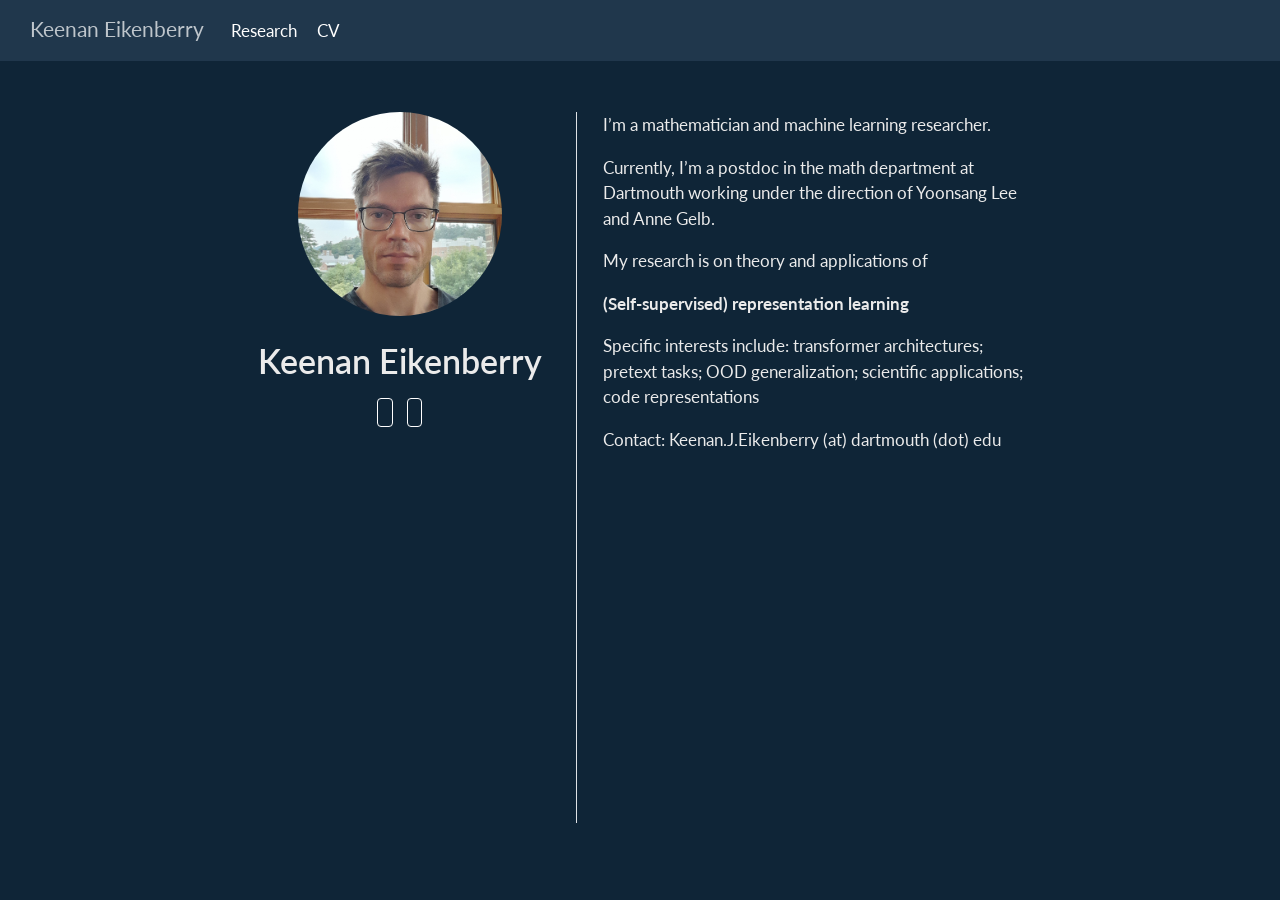
==== index.html @ b6f9c667 "Built site for gh-pages" ====
<!DOCTYPE html>
<html xmlns="http://www.w3.org/1999/xhtml" lang="en" xml:lang="en"><head>

<meta charset="utf-8">
<meta name="generator" content="quarto-1.8.27">

<meta name="viewport" content="width=device-width, initial-scale=1.0, user-scalable=yes">


<title>Keenan Eikenberry</title>
<style>
code{white-space: pre-wrap;}
span.smallcaps{font-variant: small-caps;}
div.columns{display: flex; gap: min(4vw, 1.5em);}
div.column{flex: auto; overflow-x: auto;}
div.hanging-indent{margin-left: 1.5em; text-indent: -1.5em;}
ul.task-list{list-style: none;}
ul.task-list li input[type="checkbox"] {
  width: 0.8em;
  margin: 0 0.8em 0.2em -1em; /* quarto-specific, see https://github.com/quarto-dev/quarto-cli/issues/4556 */ 
  vertical-align: middle;
}
</style>


<script src="site_libs/quarto-nav/quarto-nav.js"></script>
<script src="site_libs/quarto-nav/headroom.min.js"></script>
<script src="site_libs/clipboard/clipboard.min.js"></script>
<script src="site_libs/quarto-search/autocomplete.umd.js"></script>
<script src="site_libs/quarto-search/fuse.min.js"></script>
<script src="site_libs/quarto-search/quarto-search.js"></script>
<meta name="quarto:offset" content="./">
<script src="site_libs/quarto-html/quarto.js" type="module"></script>
<script src="site_libs/quarto-html/tabsets/tabsets.js" type="module"></script>
<script src="site_libs/quarto-html/axe/axe-check.js" type="module"></script>
<script src="site_libs/quarto-html/popper.min.js"></script>
<script src="site_libs/quarto-html/tippy.umd.min.js"></script>
<link href="site_libs/quarto-html/tippy.css" rel="stylesheet">
<link href="site_libs/quarto-html/quarto-syntax-highlighting-dark-4d9afe2b8d18ee9fa5d0d57b5ed4214d.css" rel="stylesheet" id="quarto-text-highlighting-styles">
<script src="site_libs/bootstrap/bootstrap.min.js"></script>
<link href="site_libs/bootstrap/bootstrap-icons.css" rel="stylesheet">
<link href="site_libs/bootstrap/bootstrap-5bb7895dd30ddd2b2a85b0b9d2110c2d.min.css" rel="stylesheet" append-hash="true" id="quarto-bootstrap" data-mode="dark">
<script src="site_libs/quarto-contrib/iconify-2.0.0/iconify-icon.min.js"></script>
<script id="quarto-search-options" type="application/json">{
  "location": "navbar",
  "copy-button": false,
  "collapse-after": 3,
  "panel-placement": "end",
  "type": "overlay",
  "limit": 50,
  "keyboard-shortcut": [
    "f",
    "/",
    "s"
  ],
  "show-item-context": false,
  "language": {
    "search-no-results-text": "No results",
    "search-matching-documents-text": "matching documents",
    "search-copy-link-title": "Copy link to search",
    "search-hide-matches-text": "Hide additional matches",
    "search-more-match-text": "more match in this document",
    "search-more-matches-text": "more matches in this document",
    "search-clear-button-title": "Clear",
    "search-text-placeholder": "",
    "search-detached-cancel-button-title": "Cancel",
    "search-submit-button-title": "Submit",
    "search-label": "Search"
  }
}</script>


<link rel="stylesheet" href="styles.css">
</head>

<body class="nav-fixed fullcontent quarto-light">

<div id="quarto-search-results"></div>
  <header id="quarto-header" class="headroom fixed-top">
    <nav class="navbar navbar-expand-lg " data-bs-theme="dark">
      <div class="navbar-container container-fluid">
      <div class="navbar-brand-container mx-auto">
    <a class="navbar-brand" href="./index.html">
    <span class="navbar-title">Keenan Eikenberry</span>
    </a>
  </div>
          <button class="navbar-toggler" type="button" data-bs-toggle="collapse" data-bs-target="#navbarCollapse" aria-controls="navbarCollapse" role="menu" aria-expanded="false" aria-label="Toggle navigation" onclick="if (window.quartoToggleHeadroom) { window.quartoToggleHeadroom(); }">
  <span class="navbar-toggler-icon"></span>
</button>
          <div class="collapse navbar-collapse" id="navbarCollapse">
            <ul class="navbar-nav navbar-nav-scroll me-auto">
  <li class="nav-item">
    <a class="nav-link" href="./research.html"> 
<span class="menu-text">Research</span></a>
  </li>  
  <li class="nav-item">
    <a class="nav-link" href="./cv.html"> 
<span class="menu-text">CV</span></a>
  </li>  
</ul>
          </div> <!-- /navcollapse -->
            <div class="quarto-navbar-tools">
</div>
      </div> <!-- /container-fluid -->
    </nav>
</header>
<!-- content -->
<div id="quarto-content" class="quarto-container page-columns page-rows-contents page-layout-article page-navbar">
<!-- sidebar -->
<!-- margin-sidebar -->
    
<!-- main -->
<div class="quarto-about-trestles">
  <div class="about-entity">
    <img src="profile.jpg" class="about-image
  round " style="height: 12em; width: 12em;">
<header id="title-block-header" class="quarto-title-block default">
<div class="quarto-title">
<h1 class="title">Keenan Eikenberry</h1>
</div>
<div class="quarto-title-meta">
  </div>
</header>
    <div class="about-links">
  <a href="mailto:Keenan.J.Eikenberry@dartmouth.edu" class="about-link" rel="" target="">
     <span class="about-link-text"><iconify-icon inline="" icon="clarity:email-line" style="font-size: 1.2em;" aria-label="Icon email-line from clarity Iconify.design set." title="Icon email-line from clarity Iconify.design set."></iconify-icon></span>
  </a>
  <a href="https://github.com/keenan-eikenberry" class="about-link" rel="" target="_blank">
     <span class="about-link-text"><iconify-icon inline="" icon="codicon:github" style="font-size: 1.2em;" aria-label="Icon github from codicon Iconify.design set." title="Icon github from codicon Iconify.design set."></iconify-icon></span>
  </a>
</div>
  </div>
  <div class="about-contents"><main class="content" id="quarto-document-content">
<p>I’m a mathematician and machine learning researcher.</p>
<p>Currently, I’m a postdoc in the math department at Dartmouth working under the direction of Yoonsang Lee and Anne Gelb.</p>
<p>My research is on theory and applications of</p>
<p><strong>(Self-supervised) representation learning</strong></p>
<p>Specific interests include: transformer architectures; pretext tasks; OOD generalization; scientific applications; code representations</p>
<p>Contact: Keenan.J.Eikenberry (at) dartmouth (dot) edu</p>


</main></div>
</div>
 <!-- /main -->
<script id="quarto-html-after-body" type="application/javascript">
  window.document.addEventListener("DOMContentLoaded", function (event) {
    const isCodeAnnotation = (el) => {
      for (const clz of el.classList) {
        if (clz.startsWith('code-annotation-')) {                     
          return true;
        }
      }
      return false;
    }
    const onCopySuccess = function(e) {
      // button target
      const button = e.trigger;
      // don't keep focus
      button.blur();
      // flash "checked"
      button.classList.add('code-copy-button-checked');
      var currentTitle = button.getAttribute("title");
      button.setAttribute("title", "Copied!");
      let tooltip;
      if (window.bootstrap) {
        button.setAttribute("data-bs-toggle", "tooltip");
        button.setAttribute("data-bs-placement", "left");
        button.setAttribute("data-bs-title", "Copied!");
        tooltip = new bootstrap.Tooltip(button, 
          { trigger: "manual", 
            customClass: "code-copy-button-tooltip",
            offset: [0, -8]});
        tooltip.show();    
      }
      setTimeout(function() {
        if (tooltip) {
          tooltip.hide();
          button.removeAttribute("data-bs-title");
          button.removeAttribute("data-bs-toggle");
          button.removeAttribute("data-bs-placement");
        }
        button.setAttribute("title", currentTitle);
        button.classList.remove('code-copy-button-checked');
      }, 1000);
      // clear code selection
      e.clearSelection();
    }
    const getTextToCopy = function(trigger) {
      const outerScaffold = trigger.parentElement.cloneNode(true);
      const codeEl = outerScaffold.querySelector('code');
      for (const childEl of codeEl.children) {
        if (isCodeAnnotation(childEl)) {
          childEl.remove();
        }
      }
      return codeEl.innerText;
    }
    const clipboard = new window.ClipboardJS('.code-copy-button:not([data-in-quarto-modal])', {
      text: getTextToCopy
    });
    clipboard.on('success', onCopySuccess);
    if (window.document.getElementById('quarto-embedded-source-code-modal')) {
      const clipboardModal = new window.ClipboardJS('.code-copy-button[data-in-quarto-modal]', {
        text: getTextToCopy,
        container: window.document.getElementById('quarto-embedded-source-code-modal')
      });
      clipboardModal.on('success', onCopySuccess);
    }
      var localhostRegex = new RegExp(/^(?:http|https):\/\/localhost\:?[0-9]*\//);
      var mailtoRegex = new RegExp(/^mailto:/);
        var filterRegex = new RegExp("https:\/\/keenan-eikenberry\.github\.io\/");
      var isInternal = (href) => {
          return filterRegex.test(href) || localhostRegex.test(href) || mailtoRegex.test(href);
      }
      // Inspect non-navigation links and adorn them if external
     var links = window.document.querySelectorAll('a[href]:not(.nav-link):not(.navbar-brand):not(.toc-action):not(.sidebar-link):not(.sidebar-item-toggle):not(.pagination-link):not(.no-external):not([aria-hidden]):not(.dropdown-item):not(.quarto-navigation-tool):not(.about-link)');
      for (var i=0; i<links.length; i++) {
        const link = links[i];
        if (!isInternal(link.href)) {
          // undo the damage that might have been done by quarto-nav.js in the case of
          // links that we want to consider external
          if (link.dataset.originalHref !== undefined) {
            link.href = link.dataset.originalHref;
          }
        }
      }
    function tippyHover(el, contentFn, onTriggerFn, onUntriggerFn) {
      const config = {
        allowHTML: true,
        maxWidth: 500,
        delay: 100,
        arrow: false,
        appendTo: function(el) {
            return el.parentElement;
        },
        interactive: true,
        interactiveBorder: 10,
        theme: 'quarto',
        placement: 'bottom-start',
      };
      if (contentFn) {
        config.content = contentFn;
      }
      if (onTriggerFn) {
        config.onTrigger = onTriggerFn;
      }
      if (onUntriggerFn) {
        config.onUntrigger = onUntriggerFn;
      }
      window.tippy(el, config); 
    }
    const noterefs = window.document.querySelectorAll('a[role="doc-noteref"]');
    for (var i=0; i<noterefs.length; i++) {
      const ref = noterefs[i];
      tippyHover(ref, function() {
        // use id or data attribute instead here
        let href = ref.getAttribute('data-footnote-href') || ref.getAttribute('href');
        try { href = new URL(href).hash; } catch {}
        const id = href.replace(/^#\/?/, "");
        const note = window.document.getElementById(id);
        if (note) {
          return note.innerHTML;
        } else {
          return "";
        }
      });
    }
    const xrefs = window.document.querySelectorAll('a.quarto-xref');
    const processXRef = (id, note) => {
      // Strip column container classes
      const stripColumnClz = (el) => {
        el.classList.remove("page-full", "page-columns");
        if (el.children) {
          for (const child of el.children) {
            stripColumnClz(child);
          }
        }
      }
      stripColumnClz(note)
      if (id === null || id.startsWith('sec-')) {
        // Special case sections, only their first couple elements
        const container = document.createElement("div");
        if (note.children && note.children.length > 2) {
          container.appendChild(note.children[0].cloneNode(true));
          for (let i = 1; i < note.children.length; i++) {
            const child = note.children[i];
            if (child.tagName === "P" && child.innerText === "") {
              continue;
            } else {
              container.appendChild(child.cloneNode(true));
              break;
            }
          }
          if (window.Quarto?.typesetMath) {
            window.Quarto.typesetMath(container);
          }
          return container.innerHTML
        } else {
          if (window.Quarto?.typesetMath) {
            window.Quarto.typesetMath(note);
          }
          return note.innerHTML;
        }
      } else {
        // Remove any anchor links if they are present
        const anchorLink = note.querySelector('a.anchorjs-link');
        if (anchorLink) {
          anchorLink.remove();
        }
        if (window.Quarto?.typesetMath) {
          window.Quarto.typesetMath(note);
        }
        if (note.classList.contains("callout")) {
          return note.outerHTML;
        } else {
          return note.innerHTML;
        }
      }
    }
    for (var i=0; i<xrefs.length; i++) {
      const xref = xrefs[i];
      tippyHover(xref, undefined, function(instance) {
        instance.disable();
        let url = xref.getAttribute('href');
        let hash = undefined; 
        if (url.startsWith('#')) {
          hash = url;
        } else {
          try { hash = new URL(url).hash; } catch {}
        }
        if (hash) {
          const id = hash.replace(/^#\/?/, "");
          const note = window.document.getElementById(id);
          if (note !== null) {
            try {
              const html = processXRef(id, note.cloneNode(true));
              instance.setContent(html);
            } finally {
              instance.enable();
              instance.show();
            }
          } else {
            // See if we can fetch this
            fetch(url.split('#')[0])
            .then(res => res.text())
            .then(html => {
              const parser = new DOMParser();
              const htmlDoc = parser.parseFromString(html, "text/html");
              const note = htmlDoc.getElementById(id);
              if (note !== null) {
                const html = processXRef(id, note);
                instance.setContent(html);
              } 
            }).finally(() => {
              instance.enable();
              instance.show();
            });
          }
        } else {
          // See if we can fetch a full url (with no hash to target)
          // This is a special case and we should probably do some content thinning / targeting
          fetch(url)
          .then(res => res.text())
          .then(html => {
            const parser = new DOMParser();
            const htmlDoc = parser.parseFromString(html, "text/html");
            const note = htmlDoc.querySelector('main.content');
            if (note !== null) {
              // This should only happen for chapter cross references
              // (since there is no id in the URL)
              // remove the first header
              if (note.children.length > 0 && note.children[0].tagName === "HEADER") {
                note.children[0].remove();
              }
              const html = processXRef(null, note);
              instance.setContent(html);
            } 
          }).finally(() => {
            instance.enable();
            instance.show();
          });
        }
      }, function(instance) {
      });
    }
        let selectedAnnoteEl;
        const selectorForAnnotation = ( cell, annotation) => {
          let cellAttr = 'data-code-cell="' + cell + '"';
          let lineAttr = 'data-code-annotation="' +  annotation + '"';
          const selector = 'span[' + cellAttr + '][' + lineAttr + ']';
          return selector;
        }
        const selectCodeLines = (annoteEl) => {
          const doc = window.document;
          const targetCell = annoteEl.getAttribute("data-target-cell");
          const targetAnnotation = annoteEl.getAttribute("data-target-annotation");
          const annoteSpan = window.document.querySelector(selectorForAnnotation(targetCell, targetAnnotation));
          const lines = annoteSpan.getAttribute("data-code-lines").split(",");
          const lineIds = lines.map((line) => {
            return targetCell + "-" + line;
          })
          let top = null;
          let height = null;
          let parent = null;
          if (lineIds.length > 0) {
              //compute the position of the single el (top and bottom and make a div)
              const el = window.document.getElementById(lineIds[0]);
              top = el.offsetTop;
              height = el.offsetHeight;
              parent = el.parentElement.parentElement;
            if (lineIds.length > 1) {
              const lastEl = window.document.getElementById(lineIds[lineIds.length - 1]);
              const bottom = lastEl.offsetTop + lastEl.offsetHeight;
              height = bottom - top;
            }
            if (top !== null && height !== null && parent !== null) {
              // cook up a div (if necessary) and position it 
              let div = window.document.getElementById("code-annotation-line-highlight");
              if (div === null) {
                div = window.document.createElement("div");
                div.setAttribute("id", "code-annotation-line-highlight");
                div.style.position = 'absolute';
                parent.appendChild(div);
              }
              div.style.top = top - 2 + "px";
              div.style.height = height + 4 + "px";
              div.style.left = 0;
              let gutterDiv = window.document.getElementById("code-annotation-line-highlight-gutter");
              if (gutterDiv === null) {
                gutterDiv = window.document.createElement("div");
                gutterDiv.setAttribute("id", "code-annotation-line-highlight-gutter");
                gutterDiv.style.position = 'absolute';
                const codeCell = window.document.getElementById(targetCell);
                const gutter = codeCell.querySelector('.code-annotation-gutter');
                gutter.appendChild(gutterDiv);
              }
              gutterDiv.style.top = top - 2 + "px";
              gutterDiv.style.height = height + 4 + "px";
            }
            selectedAnnoteEl = annoteEl;
          }
        };
        const unselectCodeLines = () => {
          const elementsIds = ["code-annotation-line-highlight", "code-annotation-line-highlight-gutter"];
          elementsIds.forEach((elId) => {
            const div = window.document.getElementById(elId);
            if (div) {
              div.remove();
            }
          });
          selectedAnnoteEl = undefined;
        };
          // Handle positioning of the toggle
      window.addEventListener(
        "resize",
        throttle(() => {
          elRect = undefined;
          if (selectedAnnoteEl) {
            selectCodeLines(selectedAnnoteEl);
          }
        }, 10)
      );
      function throttle(fn, ms) {
      let throttle = false;
      let timer;
        return (...args) => {
          if(!throttle) { // first call gets through
              fn.apply(this, args);
              throttle = true;
          } else { // all the others get throttled
              if(timer) clearTimeout(timer); // cancel #2
              timer = setTimeout(() => {
                fn.apply(this, args);
                timer = throttle = false;
              }, ms);
          }
        };
      }
        // Attach click handler to the DT
        const annoteDls = window.document.querySelectorAll('dt[data-target-cell]');
        for (const annoteDlNode of annoteDls) {
          annoteDlNode.addEventListener('click', (event) => {
            const clickedEl = event.target;
            if (clickedEl !== selectedAnnoteEl) {
              unselectCodeLines();
              const activeEl = window.document.querySelector('dt[data-target-cell].code-annotation-active');
              if (activeEl) {
                activeEl.classList.remove('code-annotation-active');
              }
              selectCodeLines(clickedEl);
              clickedEl.classList.add('code-annotation-active');
            } else {
              // Unselect the line
              unselectCodeLines();
              clickedEl.classList.remove('code-annotation-active');
            }
          });
        }
    const findCites = (el) => {
      const parentEl = el.parentElement;
      if (parentEl) {
        const cites = parentEl.dataset.cites;
        if (cites) {
          return {
            el,
            cites: cites.split(' ')
          };
        } else {
          return findCites(el.parentElement)
        }
      } else {
        return undefined;
      }
    };
    var bibliorefs = window.document.querySelectorAll('a[role="doc-biblioref"]');
    for (var i=0; i<bibliorefs.length; i++) {
      const ref = bibliorefs[i];
      const citeInfo = findCites(ref);
      if (citeInfo) {
        tippyHover(citeInfo.el, function() {
          var popup = window.document.createElement('div');
          citeInfo.cites.forEach(function(cite) {
            var citeDiv = window.document.createElement('div');
            citeDiv.classList.add('hanging-indent');
            citeDiv.classList.add('csl-entry');
            var biblioDiv = window.document.getElementById('ref-' + cite);
            if (biblioDiv) {
              citeDiv.innerHTML = biblioDiv.innerHTML;
            }
            popup.appendChild(citeDiv);
          });
          return popup.innerHTML;
        });
      }
    }
  });
  </script>
</div> <!-- /content -->




</body></html>
---- site_libs/quarto-html/tippy.css ----
.tippy-box[data-animation=fade][data-state=hidden]{opacity:0}[data-tippy-root]{max-width:calc(100vw - 10px)}.tippy-box{position:relative;background-color:#333;color:#fff;border-radius:4px;font-size:14px;line-height:1.4;white-space:normal;outline:0;transition-property:transform,visibility,opacity}.tippy-box[data-placement^=top]>.tippy-arrow{bottom:0}.tippy-box[data-placement^=top]>.tippy-arrow:before{bottom:-7px;left:0;border-width:8px 8px 0;border-top-color:initial;transform-origin:center top}.tippy-box[data-placement^=bottom]>.tippy-arrow{top:0}.tippy-box[data-placement^=bottom]>.tippy-arrow:before{top:-7px;left:0;border-width:0 8px 8px;border-bottom-color:initial;transform-origin:center bottom}.tippy-box[data-placement^=left]>.tippy-arrow{right:0}.tippy-box[data-placement^=left]>.tippy-arrow:before{border-width:8px 0 8px 8px;border-left-color:initial;right:-7px;transform-origin:center left}.tippy-box[data-placement^=right]>.tippy-arrow{left:0}.tippy-box[data-placement^=right]>.tippy-arrow:before{left:-7px;border-width:8px 8px 8px 0;border-right-color:initial;transform-origin:center right}.tippy-box[data-inertia][data-state=visible]{transition-timing-function:cubic-bezier(.54,1.5,.38,1.11)}.tippy-arrow{width:16px;height:16px;color:#333}.tippy-arrow:before{content:"";position:absolute;border-color:transparent;border-style:solid}.tippy-content{position:relative;padding:5px 9px;z-index:1}
---- site_libs/quarto-html/quarto-syntax-highlighting-dark-4d9afe2b8d18ee9fa5d0d57b5ed4214d.css ----
/* quarto syntax highlight colors */
:root {
  --quarto-hl-al-color: #f07178;
  --quarto-hl-an-color: #d4d0ab;
  --quarto-hl-at-color: #00e0e0;
  --quarto-hl-bn-color: #d4d0ab;
  --quarto-hl-bu-color: #abe338;
  --quarto-hl-ch-color: #abe338;
  --quarto-hl-co-color: #f8f8f2;
  --quarto-hl-cv-color: #ffd700;
  --quarto-hl-cn-color: #ffd700;
  --quarto-hl-cf-color: #ffa07a;
  --quarto-hl-dt-color: #ffa07a;
  --quarto-hl-dv-color: #d4d0ab;
  --quarto-hl-do-color: #f8f8f2;
  --quarto-hl-er-color: #f07178;
  --quarto-hl-ex-color: #00e0e0;
  --quarto-hl-fl-color: #d4d0ab;
  --quarto-hl-fu-color: #ffa07a;
  --quarto-hl-im-color: #abe338;
  --quarto-hl-in-color: #d4d0ab;
  --quarto-hl-kw-color: #ffa07a;
  --quarto-hl-op-color: #ffa07a;
  --quarto-hl-ot-color: #00e0e0;
  --quarto-hl-pp-color: #dcc6e0;
  --quarto-hl-re-color: #00e0e0;
  --quarto-hl-sc-color: #abe338;
  --quarto-hl-ss-color: #abe338;
  --quarto-hl-st-color: #abe338;
  --quarto-hl-va-color: #00e0e0;
  --quarto-hl-vs-color: #abe338;
  --quarto-hl-wa-color: #dcc6e0;
}

/* other quarto variables */
:root {
  --quarto-font-monospace: SFMono-Regular, Menlo, Monaco, Consolas, "Liberation Mono", "Courier New", monospace;
}

/* syntax highlight based on Pandoc's rules */
pre > code.sourceCode > span {
  color: #f8f8f2;
}

code.sourceCode > span {
  color: #f8f8f2;
}

div.sourceCode,
div.sourceCode pre.sourceCode {
  color: #f8f8f2;
}

/* Normal */
code span {
  color: #f8f8f2;
}

/* Alert */
code span.al {
  color: #f07178;
}

/* Annotation */
code span.an {
  color: #d4d0ab;
}

/* Attribute */
code span.at {
  color: #00e0e0;
}

/* BaseN */
code span.bn {
  color: #d4d0ab;
}

/* BuiltIn */
code span.bu {
  color: #abe338;
}

/* ControlFlow */
code span.cf {
  font-weight: bold;
  color: #ffa07a;
}

/* Char */
code span.ch {
  color: #abe338;
}

/* Constant */
code span.cn {
  color: #ffd700;
}

/* Comment */
code span.co {
  font-style: italic;
  color: #f8f8f2;
}

/* CommentVar */
code span.cv {
  color: #ffd700;
}

/* Documentation */
code span.do {
  color: #f8f8f2;
}

/* DataType */
code span.dt {
  color: #ffa07a;
}

/* DecVal */
code span.dv {
  color: #d4d0ab;
}

/* Error */
code span.er {
  color: #f07178;
  text-decoration: underline;
}

/* Extension */
code span.ex {
  font-weight: bold;
  color: #00e0e0;
}

/* Float */
code span.fl {
  color: #d4d0ab;
}

/* Function */
code span.fu {
  color: #ffa07a;
}

/* Import */
code span.im {
  color: #abe338;
}

/* Information */
code span.in {
  color: #d4d0ab;
}

/* Keyword */
code span.kw {
  font-weight: bold;
  color: #ffa07a;
}

/* Operator */
code span.op {
  color: #ffa07a;
}

/* Other */
code span.ot {
  color: #00e0e0;
}

/* Preprocessor */
code span.pp {
  color: #dcc6e0;
}

/* RegionMarker */
code span.re {
  background-color: #f8f8f2;
  color: #00e0e0;
}

/* SpecialChar */
code span.sc {
  color: #abe338;
}

/* SpecialString */
code span.ss {
  color: #abe338;
}

/* String */
code span.st {
  color: #abe338;
}

/* Variable */
code span.va {
  color: #00e0e0;
}

/* VerbatimString */
code span.vs {
  color: #abe338;
}

/* Warning */
code span.wa {
  color: #dcc6e0;
}

.prevent-inlining {
  content: "</";
}

/*# sourceMappingURL=86edf53ecdff796acf02dbceed379426.css.map */
---- styles.css ----
/* css styles */
a {
    text-decoration: none;

}

.nav-link  {
    color: white; /* Change 'blue' to your desired navbar text color */
}

.active {
    color: white; /* Change 'blue' to your desired navbar text color */
}

.nav-link.active {
    color: white; /* Change 'blue' to your desired navbar text color */
}
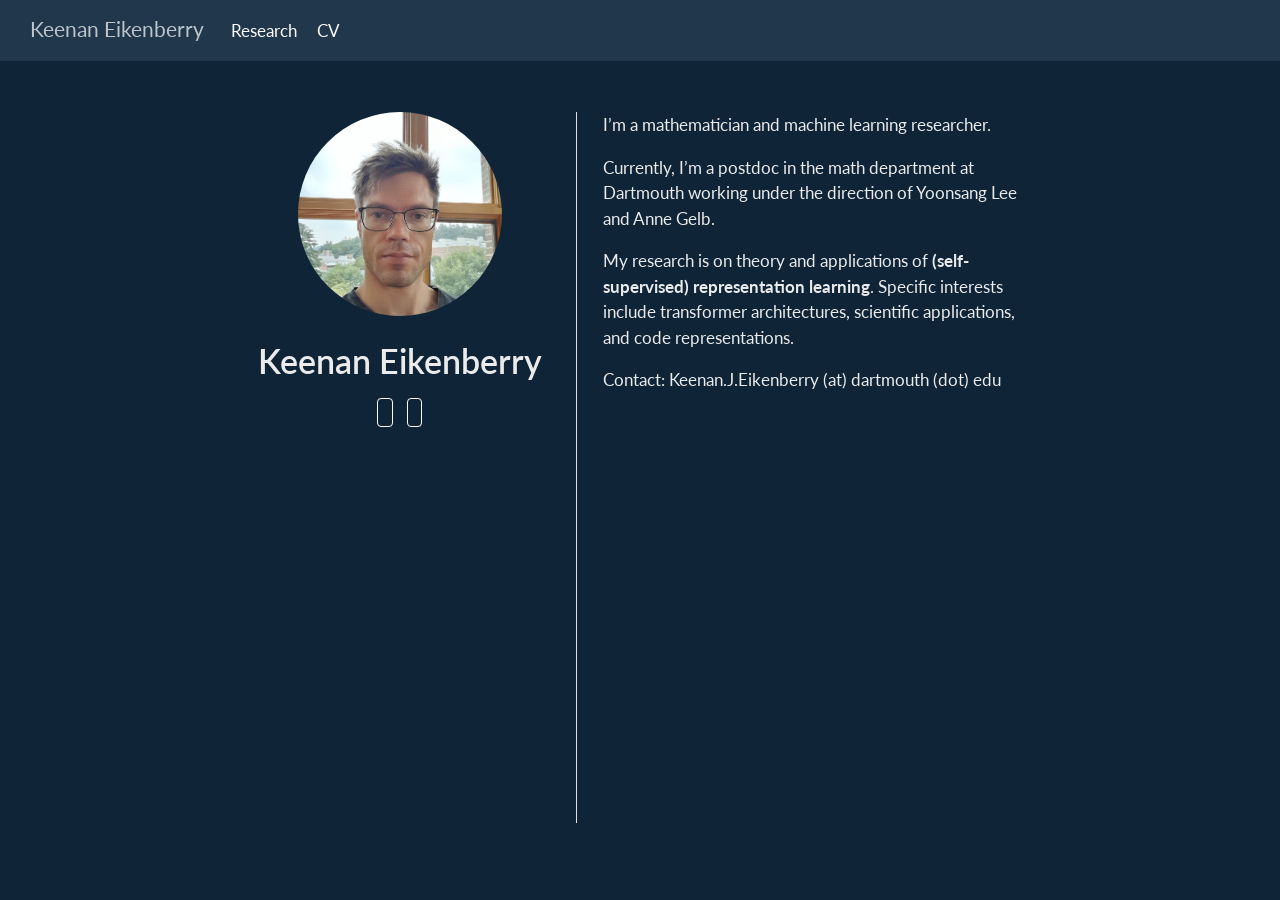
==== commit 2f3fb681: "Built site for gh-pages" ====
--- a/index.html
+++ b/index.html
@@ -133,9 +133,7 @@
   <div class="about-contents"><main class="content" id="quarto-document-content">
 <p>I’m a mathematician and machine learning researcher.</p>
 <p>Currently, I’m a postdoc in the math department at Dartmouth working under the direction of Yoonsang Lee and Anne Gelb.</p>
-<p>My research is on theory and applications of</p>
-<p><strong>(Self-supervised) representation learning</strong></p>
-<p>Specific interests include: transformer architectures; pretext tasks; OOD generalization; scientific applications; code representations</p>
+<p>My research is on theory and applications of <strong>(self-supervised) representation learning</strong>. Specific interests include transformer architectures, scientific applications, and code representations.</p>
 <p>Contact: Keenan.J.Eikenberry (at) dartmouth (dot) edu</p>
 
 
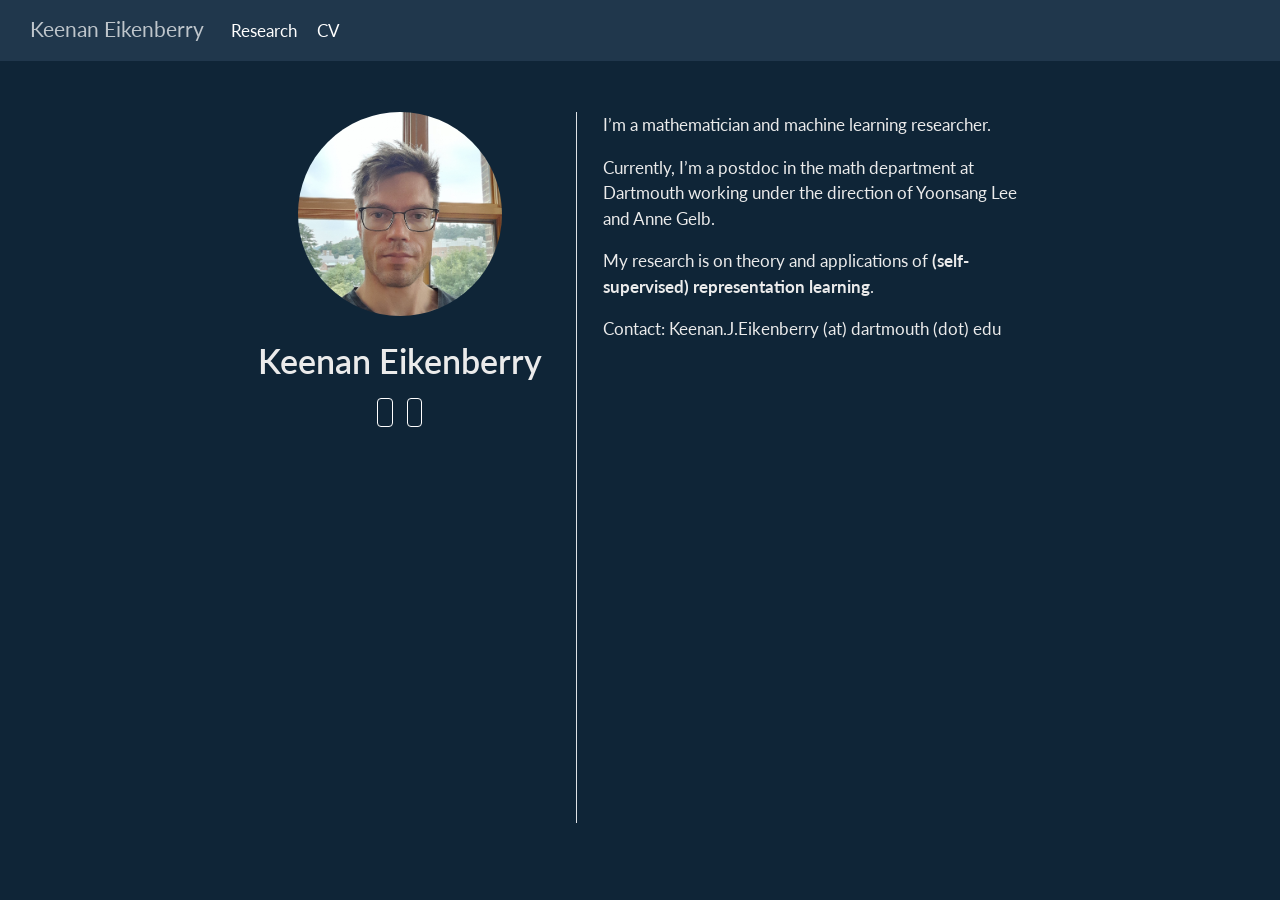
==== commit 53d96bc2: "Built site for gh-pages" ====
--- a/index.html
+++ b/index.html
@@ -133,7 +133,7 @@
   <div class="about-contents"><main class="content" id="quarto-document-content">
 <p>I’m a mathematician and machine learning researcher.</p>
 <p>Currently, I’m a postdoc in the math department at Dartmouth working under the direction of Yoonsang Lee and Anne Gelb.</p>
-<p>My research is on theory and applications of <strong>(self-supervised) representation learning</strong>. Specific interests include transformer architectures, scientific applications, and code representations.</p>
+<p>My research is on theory and applications of <strong>(self-supervised) representation learning</strong>.</p>
 <p>Contact: Keenan.J.Eikenberry (at) dartmouth (dot) edu</p>
 
 
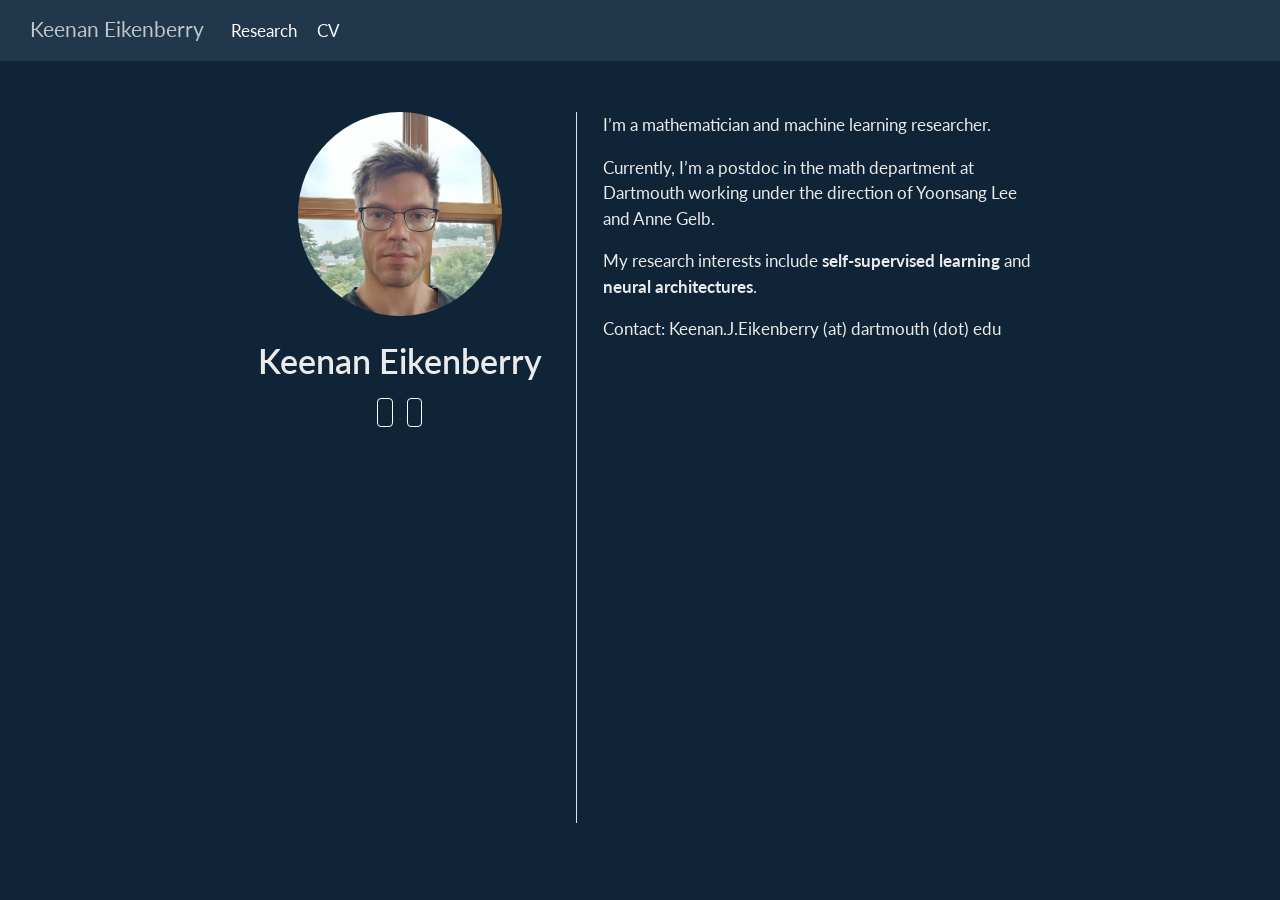
==== commit 1ed51804: "Built site for gh-pages" ====
--- a/index.html
+++ b/index.html
@@ -133,7 +133,7 @@
   <div class="about-contents"><main class="content" id="quarto-document-content">
 <p>I’m a mathematician and machine learning researcher.</p>
 <p>Currently, I’m a postdoc in the math department at Dartmouth working under the direction of Yoonsang Lee and Anne Gelb.</p>
-<p>My research is on theory and applications of <strong>(self-supervised) representation learning</strong>.</p>
+<p>My research interests include <strong>self-supervised learning</strong> and <strong>neural architectures</strong>.</p>
 <p>Contact: Keenan.J.Eikenberry (at) dartmouth (dot) edu</p>
 
 
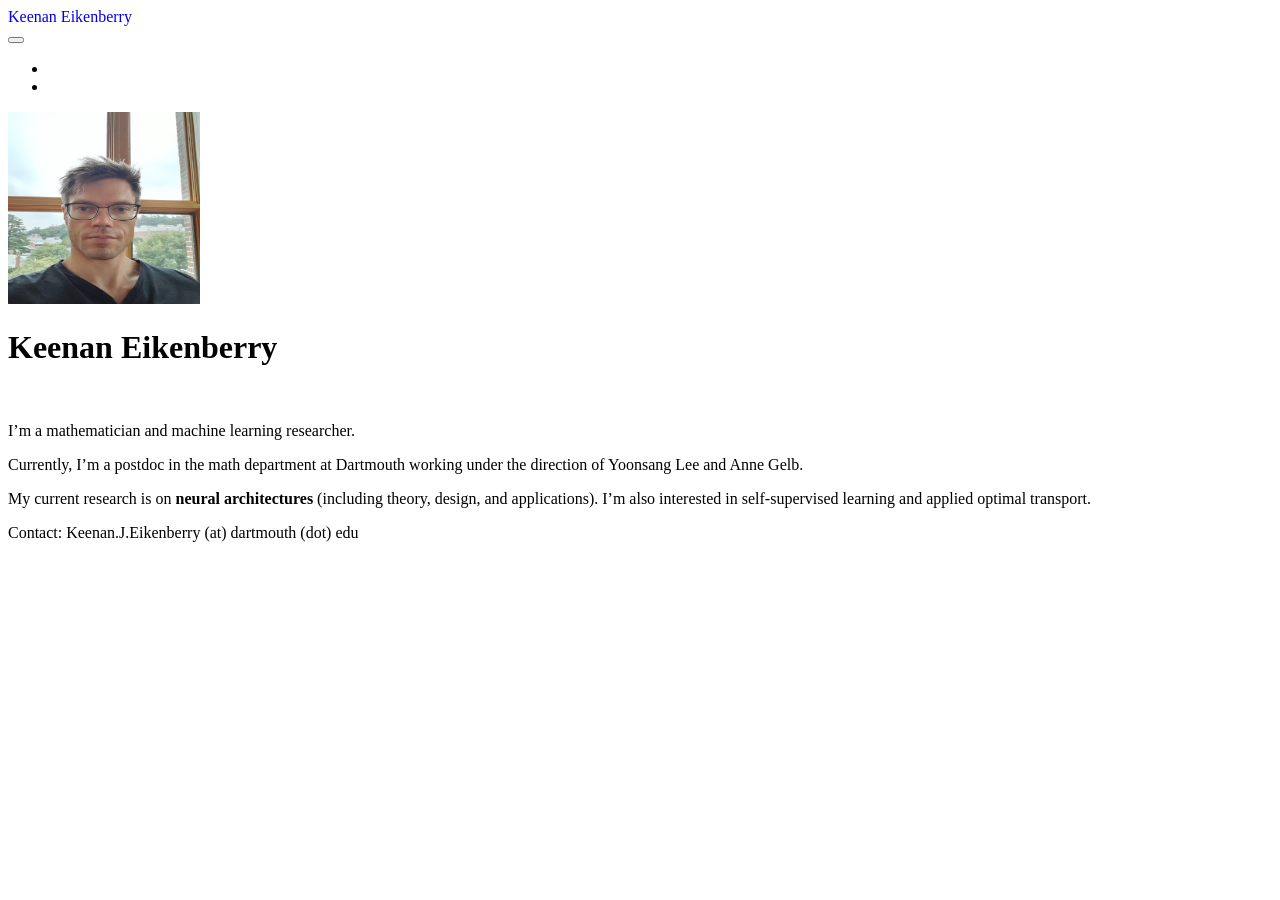
==== commit 26565d63: "Built site for gh-pages" ====
--- a/index.html
+++ b/index.html
@@ -133,7 +133,7 @@
   <div class="about-contents"><main class="content" id="quarto-document-content">
 <p>I’m a mathematician and machine learning researcher.</p>
 <p>Currently, I’m a postdoc in the math department at Dartmouth working under the direction of Yoonsang Lee and Anne Gelb.</p>
-<p>My research interests include <strong>self-supervised learning</strong> and <strong>neural architectures</strong>.</p>
+<p>My current research is on <strong>neural architectures</strong> (including theory, design, and applications). I’m also interested in self-supervised learning and applied optimal transport.</p>
 <p>Contact: Keenan.J.Eikenberry (at) dartmouth (dot) edu</p>
 
 
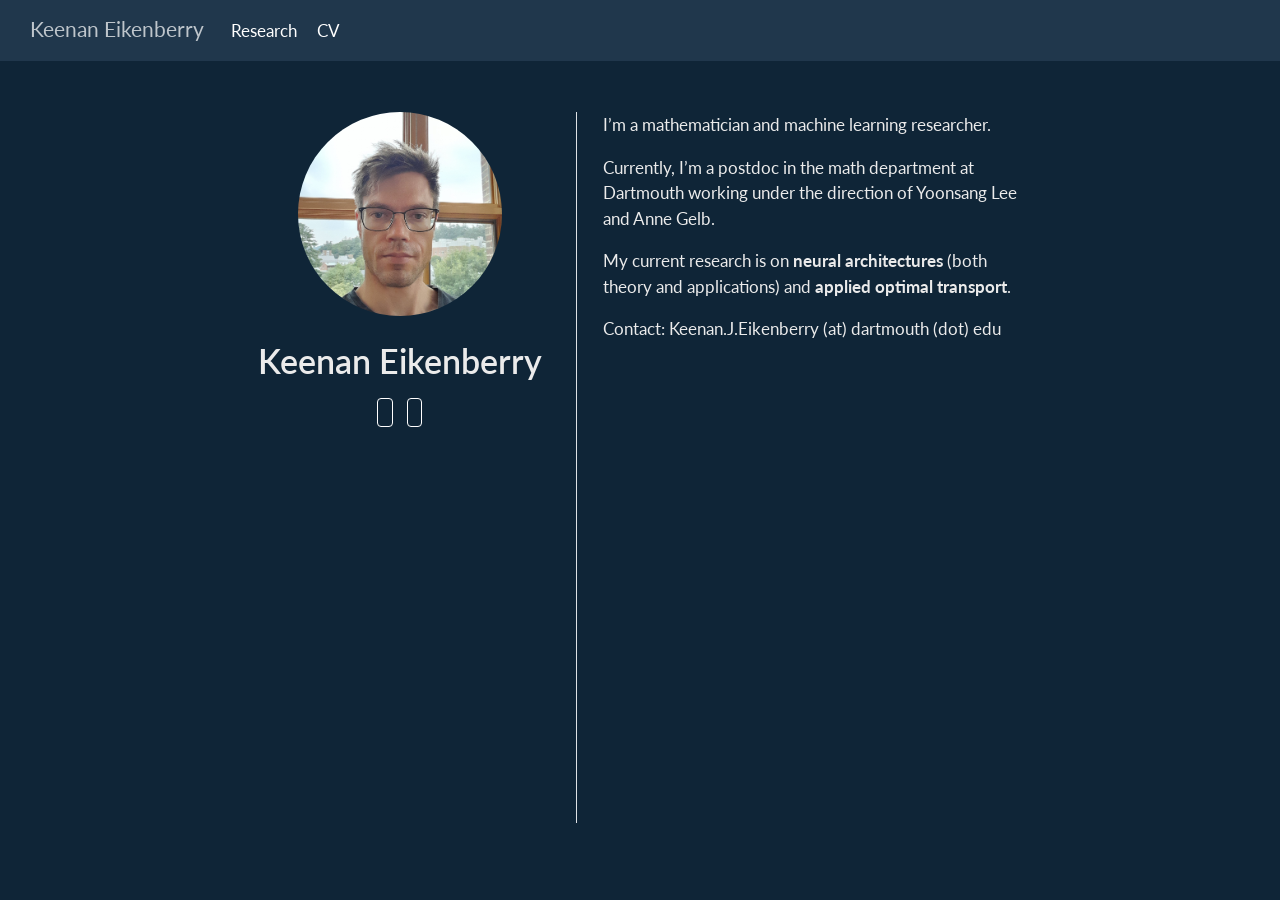
==== commit 543d70c1: "Built site for gh-pages" ====
--- a/index.html
+++ b/index.html
@@ -133,7 +133,7 @@
   <div class="about-contents"><main class="content" id="quarto-document-content">
 <p>I’m a mathematician and machine learning researcher.</p>
 <p>Currently, I’m a postdoc in the math department at Dartmouth working under the direction of Yoonsang Lee and Anne Gelb.</p>
-<p>My current research is on <strong>neural architectures</strong> (including theory, design, and applications). I’m also interested in self-supervised learning and applied optimal transport.</p>
+<p>My current research is on <strong>neural architectures</strong> (both theory and applications) and <strong>applied optimal transport</strong>.</p>
 <p>Contact: Keenan.J.Eikenberry (at) dartmouth (dot) edu</p>
 
 
--- a/site_libs/quarto-html/tippy.css
+++ b/site_libs/quarto-html/tippy.css
@@ -0,0 +1 @@
+.tippy-box[data-animation=fade][data-state=hidden]{opacity:0}[data-tippy-root]{max-width:calc(100vw - 10px)}.tippy-box{position:relative;background-color:#333;color:#fff;border-radius:4px;font-size:14px;line-height:1.4;white-space:normal;outline:0;transition-property:transform,visibility,opacity}.tippy-box[data-placement^=top]>.tippy-arrow{bottom:0}.tippy-box[data-placement^=top]>.tippy-arrow:before{bottom:-7px;left:0;border-width:8px 8px 0;border-top-color:initial;transform-origin:center top}.tippy-box[data-placement^=bottom]>.tippy-arrow{top:0}.tippy-box[data-placement^=bottom]>.tippy-arrow:before{top:-7px;left:0;border-width:0 8px 8px;border-bottom-color:initial;transform-origin:center bottom}.tippy-box[data-placement^=left]>.tippy-arrow{right:0}.tippy-box[data-placement^=left]>.tippy-arrow:before{border-width:8px 0 8px 8px;border-left-color:initial;right:-7px;transform-origin:center left}.tippy-box[data-placement^=right]>.tippy-arrow{left:0}.tippy-box[data-placement^=right]>.tippy-arrow:before{left:-7px;border-width:8px 8px 8px 0;border-right-color:initial;transform-origin:center right}.tippy-box[data-inertia][data-state=visible]{transition-timing-function:cubic-bezier(.54,1.5,.38,1.11)}.tippy-arrow{width:16px;height:16px;color:#333}.tippy-arrow:before{content:"";position:absolute;border-color:transparent;border-style:solid}.tippy-content{position:relative;padding:5px 9px;z-index:1}
--- a/site_libs/quarto-html/quarto-syntax-highlighting-dark-4d9afe2b8d18ee9fa5d0d57b5ed4214d.css
+++ b/site_libs/quarto-html/quarto-syntax-highlighting-dark-4d9afe2b8d18ee9fa5d0d57b5ed4214d.css
@@ -0,0 +1,219 @@
+/* quarto syntax highlight colors */
+:root {
+  --quarto-hl-al-color: #f07178;
+  --quarto-hl-an-color: #d4d0ab;
+  --quarto-hl-at-color: #00e0e0;
+  --quarto-hl-bn-color: #d4d0ab;
+  --quarto-hl-bu-color: #abe338;
+  --quarto-hl-ch-color: #abe338;
+  --quarto-hl-co-color: #f8f8f2;
+  --quarto-hl-cv-color: #ffd700;
+  --quarto-hl-cn-color: #ffd700;
+  --quarto-hl-cf-color: #ffa07a;
+  --quarto-hl-dt-color: #ffa07a;
+  --quarto-hl-dv-color: #d4d0ab;
+  --quarto-hl-do-color: #f8f8f2;
+  --quarto-hl-er-color: #f07178;
+  --quarto-hl-ex-color: #00e0e0;
+  --quarto-hl-fl-color: #d4d0ab;
+  --quarto-hl-fu-color: #ffa07a;
+  --quarto-hl-im-color: #abe338;
+  --quarto-hl-in-color: #d4d0ab;
+  --quarto-hl-kw-color: #ffa07a;
+  --quarto-hl-op-color: #ffa07a;
+  --quarto-hl-ot-color: #00e0e0;
+  --quarto-hl-pp-color: #dcc6e0;
+  --quarto-hl-re-color: #00e0e0;
+  --quarto-hl-sc-color: #abe338;
+  --quarto-hl-ss-color: #abe338;
+  --quarto-hl-st-color: #abe338;
+  --quarto-hl-va-color: #00e0e0;
+  --quarto-hl-vs-color: #abe338;
+  --quarto-hl-wa-color: #dcc6e0;
+}
+
+/* other quarto variables */
+:root {
+  --quarto-font-monospace: SFMono-Regular, Menlo, Monaco, Consolas, "Liberation Mono", "Courier New", monospace;
+}
+
+/* syntax highlight based on Pandoc's rules */
+pre > code.sourceCode > span {
+  color: #f8f8f2;
+}
+
+code.sourceCode > span {
+  color: #f8f8f2;
+}
+
+div.sourceCode,
+div.sourceCode pre.sourceCode {
+  color: #f8f8f2;
+}
+
+/* Normal */
+code span {
+  color: #f8f8f2;
+}
+
+/* Alert */
+code span.al {
+  color: #f07178;
+}
+
+/* Annotation */
+code span.an {
+  color: #d4d0ab;
+}
+
+/* Attribute */
+code span.at {
+  color: #00e0e0;
+}
+
+/* BaseN */
+code span.bn {
+  color: #d4d0ab;
+}
+
+/* BuiltIn */
+code span.bu {
+  color: #abe338;
+}
+
+/* ControlFlow */
+code span.cf {
+  font-weight: bold;
+  color: #ffa07a;
+}
+
+/* Char */
+code span.ch {
+  color: #abe338;
+}
+
+/* Constant */
+code span.cn {
+  color: #ffd700;
+}
+
+/* Comment */
+code span.co {
+  font-style: italic;
+  color: #f8f8f2;
+}
+
+/* CommentVar */
+code span.cv {
+  color: #ffd700;
+}
+
+/* Documentation */
+code span.do {
+  color: #f8f8f2;
+}
+
+/* DataType */
+code span.dt {
+  color: #ffa07a;
+}
+
+/* DecVal */
+code span.dv {
+  color: #d4d0ab;
+}
+
+/* Error */
+code span.er {
+  color: #f07178;
+  text-decoration: underline;
+}
+
+/* Extension */
+code span.ex {
+  font-weight: bold;
+  color: #00e0e0;
+}
+
+/* Float */
+code span.fl {
+  color: #d4d0ab;
+}
+
+/* Function */
+code span.fu {
+  color: #ffa07a;
+}
+
+/* Import */
+code span.im {
+  color: #abe338;
+}
+
+/* Information */
+code span.in {
+  color: #d4d0ab;
+}
+
+/* Keyword */
+code span.kw {
+  font-weight: bold;
+  color: #ffa07a;
+}
+
+/* Operator */
+code span.op {
+  color: #ffa07a;
+}
+
+/* Other */
+code span.ot {
+  color: #00e0e0;
+}
+
+/* Preprocessor */
+code span.pp {
+  color: #dcc6e0;
+}
+
+/* RegionMarker */
+code span.re {
+  background-color: #f8f8f2;
+  color: #00e0e0;
+}
+
+/* SpecialChar */
+code span.sc {
+  color: #abe338;
+}
+
+/* SpecialString */
+code span.ss {
+  color: #abe338;
+}
+
+/* String */
+code span.st {
+  color: #abe338;
+}
+
+/* Variable */
+code span.va {
+  color: #00e0e0;
+}
+
+/* VerbatimString */
+code span.vs {
+  color: #abe338;
+}
+
+/* Warning */
+code span.wa {
+  color: #dcc6e0;
+}
+
+.prevent-inlining {
+  content: "</";
+}
+
+/*# sourceMappingURL=86edf53ecdff796acf02dbceed379426.css.map */
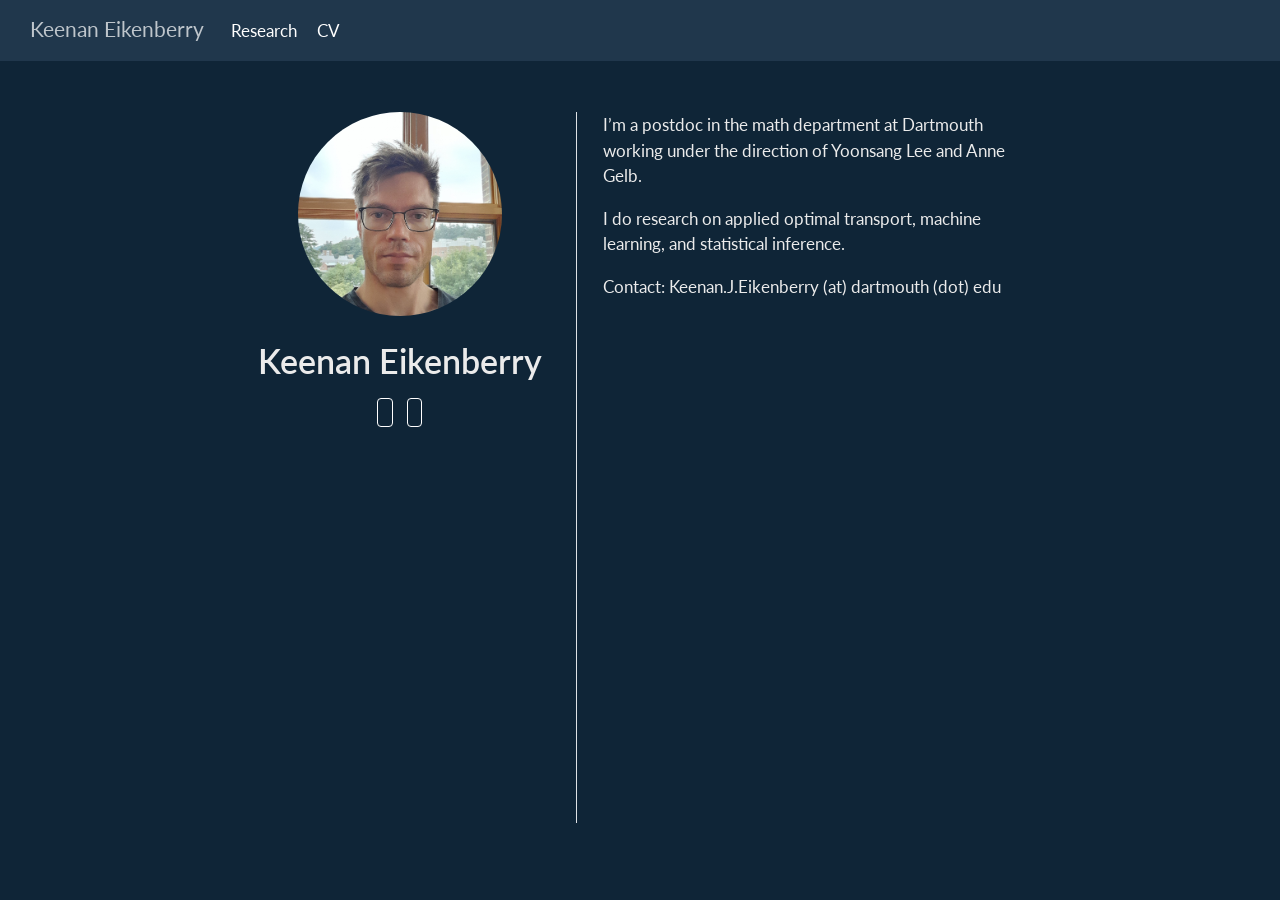
==== commit 39ebb10d: "Built site for gh-pages" ====
--- a/index.html
+++ b/index.html
@@ -131,9 +131,8 @@
 </div>
   </div>
   <div class="about-contents"><main class="content" id="quarto-document-content">
-<p>I’m a mathematician and machine learning researcher.</p>
-<p>Currently, I’m a postdoc in the math department at Dartmouth working under the direction of Yoonsang Lee and Anne Gelb.</p>
-<p>My current research is on <strong>neural architectures</strong> (both theory and applications) and <strong>applied optimal transport</strong>.</p>
+<p>I’m a postdoc in the math department at Dartmouth working under the direction of Yoonsang Lee and Anne Gelb.</p>
+<p>I do research on applied optimal transport, machine learning, and statistical inference.</p>
 <p>Contact: Keenan.J.Eikenberry (at) dartmouth (dot) edu</p>
 
 
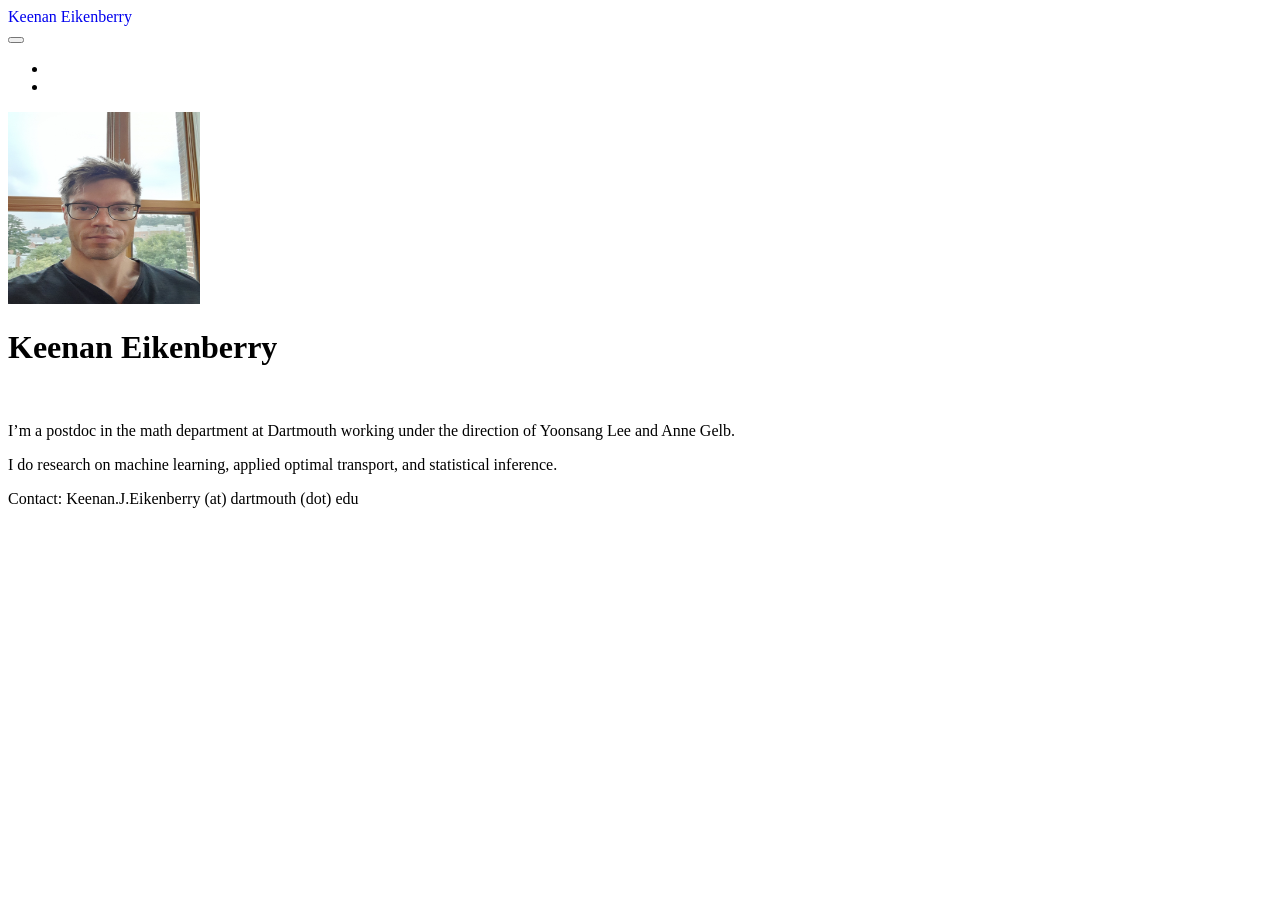
==== commit 439b5353: "Built site for gh-pages" ====
--- a/index.html
+++ b/index.html
@@ -132,7 +132,7 @@
   </div>
   <div class="about-contents"><main class="content" id="quarto-document-content">
 <p>I’m a postdoc in the math department at Dartmouth working under the direction of Yoonsang Lee and Anne Gelb.</p>
-<p>I do research on applied optimal transport, machine learning, and statistical inference.</p>
+<p>I do research on machine learning, applied optimal transport, and statistical inference.</p>
 <p>Contact: Keenan.J.Eikenberry (at) dartmouth (dot) edu</p>
 
 
